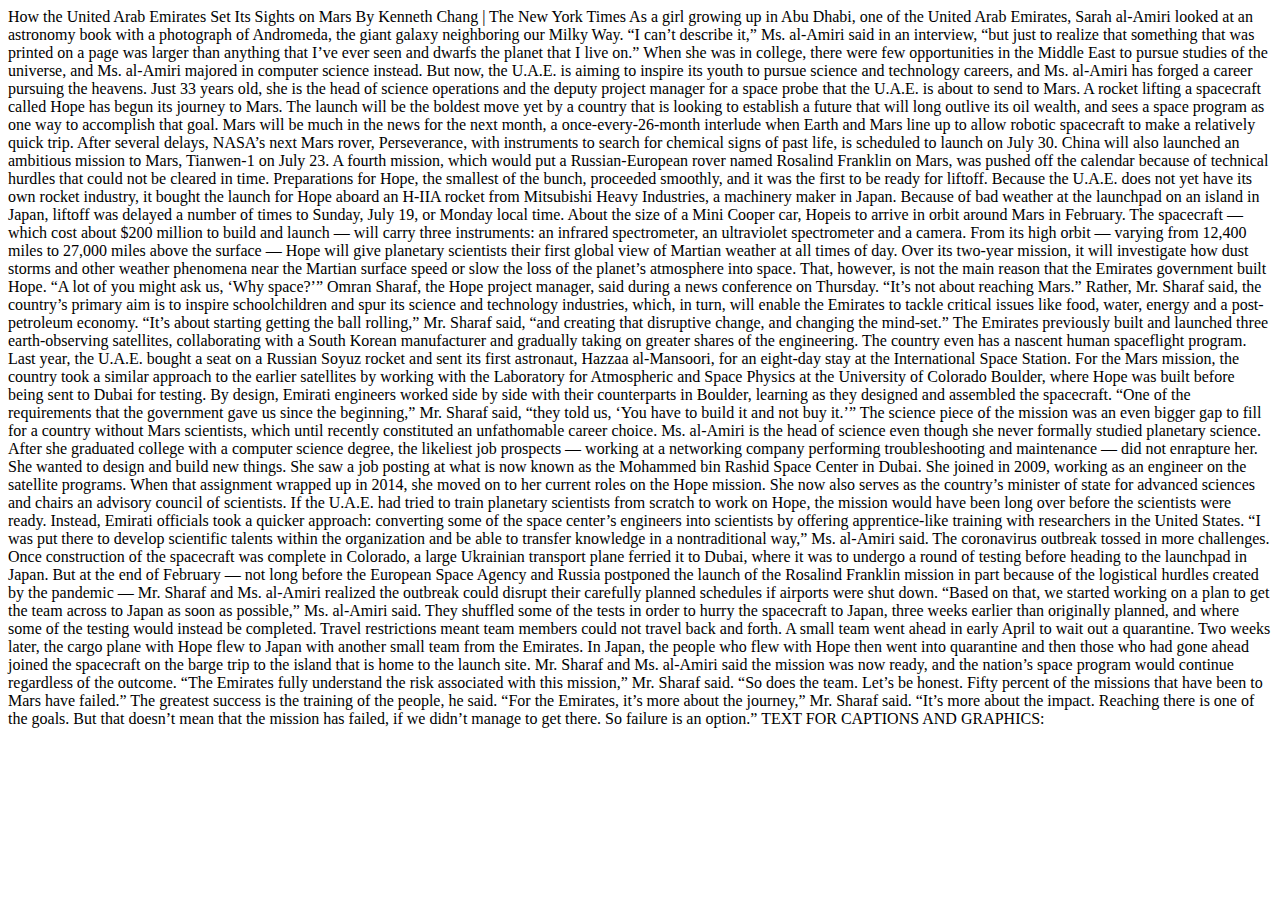
==== deckerlayout/index.html @ f4ec98fb "uploaded downlods" ====
<!DOCTYPE html>
<html lang ="en">
  <head>
    <title></title>
  </head>

  <body>
    How the United Arab Emirates Set Its Sights on Mars

    By Kenneth Chang | The New York Times

    As a girl growing up in Abu Dhabi, one of the United Arab Emirates, Sarah al-Amiri looked at an astronomy book with a photograph of Andromeda, the giant galaxy neighboring our Milky Way.

    “I can’t describe it,” Ms. al-Amiri said in an interview, “but just to realize that something that was printed on a page was larger than anything that I’ve ever seen and dwarfs the planet that I live on.”

    When she was in college, there were few opportunities in the Middle East to pursue studies of the universe, and Ms. al-Amiri majored in computer science instead. But now, the U.A.E. is aiming to inspire its youth to pursue science and technology careers, and Ms. al-Amiri has forged a career pursuing the heavens.

    Just 33 years old, she is the head of science operations and the deputy project manager for a space probe that the U.A.E. is about to send to Mars.

    A rocket lifting a spacecraft called Hope has begun its journey to Mars. The launch will be the boldest move yet by a country that is looking to establish a future that will long outlive its oil wealth, and sees a space program as one way to accomplish that goal.

    Mars will be much in the news for the next month, a once-every-26-month interlude when Earth and Mars line up to allow robotic spacecraft to make a relatively quick trip. After several delays, NASA’s next Mars rover, Perseverance, with instruments to search for chemical signs of past life, is scheduled to launch on July 30. China will also launched an ambitious mission to Mars, Tianwen-1 on July 23.

    A fourth mission, which would put a Russian-European rover named Rosalind Franklin on Mars, was pushed off the calendar because of technical hurdles that could not be cleared in time.

    Preparations for Hope, the smallest of the bunch, proceeded smoothly, and it was the first to be ready for liftoff.

    Because the U.A.E. does not yet have its own rocket industry, it bought the launch for Hope aboard an H-IIA rocket from Mitsubishi Heavy Industries, a machinery maker in Japan. Because of bad weather at the launchpad on an island in Japan, liftoff was delayed a number of times to Sunday, July 19, or Monday local time.

    About the size of a Mini Cooper car, Hopeis to arrive in orbit around Mars in February. The spacecraft — which cost about $200 million to build and launch — will carry three instruments: an infrared spectrometer, an ultraviolet spectrometer and a camera.

    From its high orbit — varying from 12,400 miles to 27,000 miles above the surface — Hope will give planetary scientists their first global view of Martian weather at all times of day. Over its two-year mission, it will investigate how dust storms and other weather phenomena near the Martian surface speed or slow the loss of the planet’s atmosphere into space.

    That, however, is not the main reason that the Emirates government built Hope.

    “A lot of you might ask us, ‘Why space?’” Omran Sharaf, the Hope project manager, said during a news conference on Thursday. “It’s not about reaching Mars.”

    Rather, Mr. Sharaf said, the country’s primary aim is to inspire schoolchildren and spur its science and technology industries, which, in turn, will enable the Emirates to tackle critical issues like food, water, energy and a post-petroleum economy.

    “It’s about starting getting the ball rolling,” Mr. Sharaf said, “and creating that disruptive change, and changing the mind-set.”

    The Emirates previously built and launched three earth-observing satellites, collaborating with a South Korean manufacturer and gradually taking on greater shares of the engineering. The country even has a nascent human spaceflight program. Last year, the U.A.E. bought a seat on a Russian Soyuz rocket and sent its first astronaut, Hazzaa al-Mansoori, for an eight-day stay at the International Space Station.

    For the Mars mission, the country took a similar approach to the earlier satellites by working with the Laboratory for Atmospheric and Space Physics at the University of Colorado Boulder, where Hope was built before being sent to Dubai for testing.

    By design, Emirati engineers worked side by side with their counterparts in Boulder, learning as they designed and assembled the spacecraft. “One of the requirements that the government gave us since the beginning,” Mr. Sharaf said, “they told us, ‘You have to build it and not buy it.’”

    The science piece of the mission was an even bigger gap to fill for a country without Mars scientists, which until recently constituted an unfathomable career choice.

    Ms. al-Amiri is the head of science even though she never formally studied planetary science.

    After she graduated college with a computer science degree, the likeliest job prospects — working at a networking company performing troubleshooting and maintenance — did not enrapture her. She wanted to design and build new things.

    She saw a job posting at what is now known as the Mohammed bin Rashid Space Center in Dubai. She joined in 2009, working as an engineer on the satellite programs. When that assignment wrapped up in 2014, she moved on to her current roles on the Hope mission.

    She now also serves as the country’s minister of state for advanced sciences and chairs an advisory council of scientists.

    If the U.A.E. had tried to train planetary scientists from scratch to work on Hope, the mission would have been long over before the scientists were ready. Instead, Emirati officials took a quicker approach: converting some of the space center’s engineers into scientists by offering apprentice-like training with researchers in the United States.

    “I was put there to develop scientific talents within the organization and be able to transfer knowledge in a nontraditional way,” Ms. al-Amiri said.

    The coronavirus outbreak tossed in more challenges.

    Once construction of the spacecraft was complete in Colorado, a large Ukrainian transport plane ferried it to Dubai, where it was to undergo a round of testing before heading to the launchpad in Japan.

    But at the end of February — not long before the European Space Agency and Russia postponed the launch of the Rosalind Franklin mission in part because of the logistical hurdles created by the pandemic — Mr. Sharaf and Ms. al-Amiri realized the outbreak could disrupt their carefully planned schedules if airports were shut down.

    “Based on that, we started working on a plan to get the team across to Japan as soon as possible,” Ms. al-Amiri said.

    They shuffled some of the tests in order to hurry the spacecraft to Japan, three weeks earlier than originally planned, and where some of the testing would instead be completed.

    Travel restrictions meant team members could not travel back and forth. A small team went ahead in early April to wait out a quarantine. Two weeks later, the cargo plane with Hope flew to Japan with another small team from the Emirates.

    In Japan, the people who flew with Hope then went into quarantine and then those who had gone ahead joined the spacecraft on the barge trip to the island that is home to the launch site.

    Mr. Sharaf and Ms. al-Amiri said the mission was now ready, and the nation’s space program would continue regardless of the outcome.

    “The Emirates fully understand the risk associated with this mission,” Mr. Sharaf said. “So does the team. Let’s be honest. Fifty percent of the missions that have been to Mars have failed.”

    The greatest success is the training of the people, he said.

    “For the Emirates, it’s more about the journey,” Mr. Sharaf said. “It’s more about the impact. Reaching there is one of the goals. But that doesn’t mean that the mission has failed, if we didn’t manage to get there. So failure is an option.”


    TEXT FOR CAPTIONS AND GRAPHICS:

  </body>

  </html>
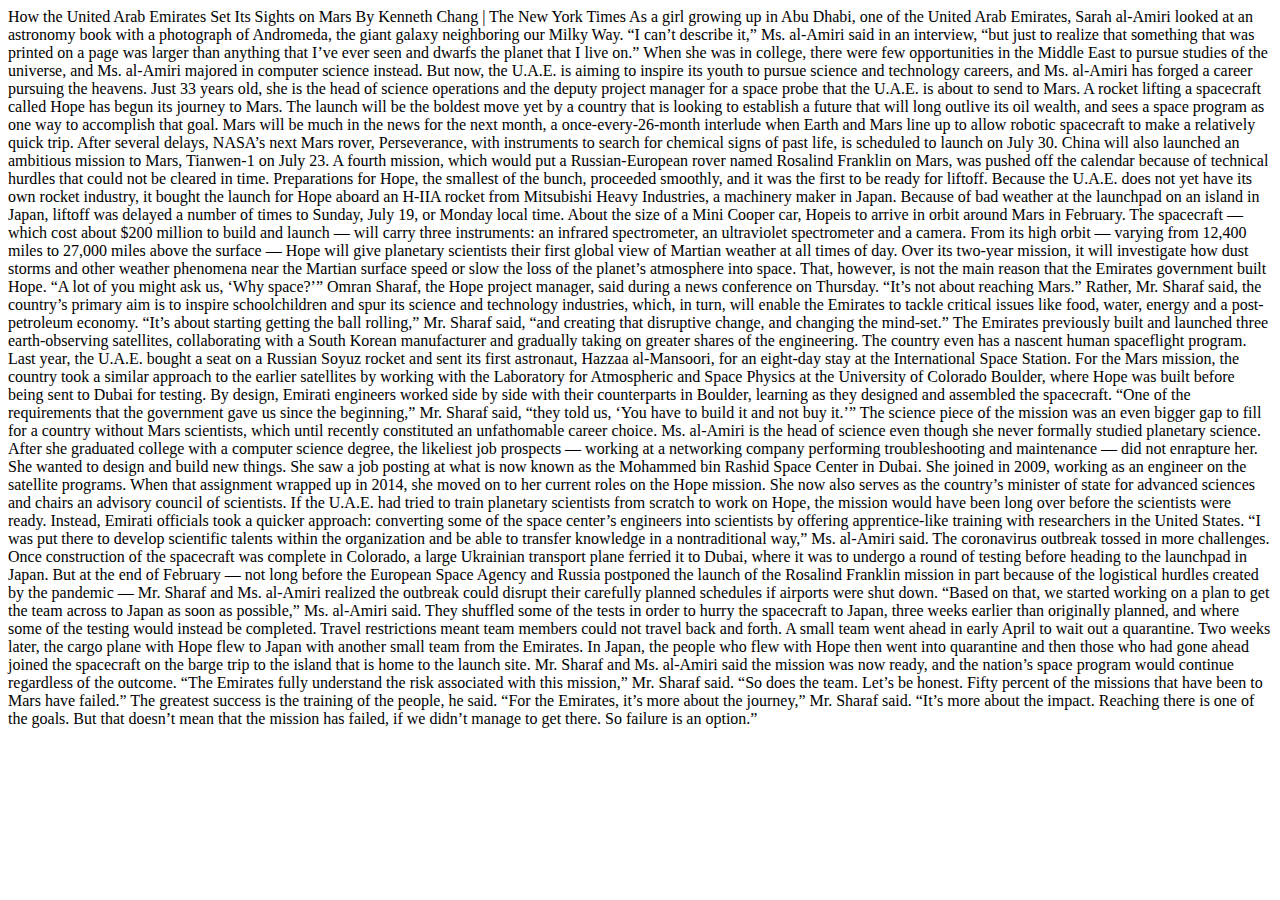
==== commit ef5ec6f4: "project update" ====
--- a/deckerlayout/index.html
+++ b/deckerlayout/index.html
@@ -2,9 +2,11 @@
 <html lang ="en">
   <head>
     <title></title>
+    <link rel="stylesheet" type="text-css" href="stylesheet.css">
   </head>
 
   <body>
+    <div id="content">
     How the United Arab Emirates Set Its Sights on Mars
 
     By Kenneth Chang | The New York Times
@@ -80,9 +82,7 @@
     The greatest success is the training of the people, he said.
 
     “For the Emirates, it’s more about the journey,” Mr. Sharaf said. “It’s more about the impact. Reaching there is one of the goals. But that doesn’t mean that the mission has failed, if we didn’t manage to get there. So failure is an option.”
-
-
-    TEXT FOR CAPTIONS AND GRAPHICS:
+    </div>
 
   </body>
 
--- a/deckerlayout/stylesheet.css
+++ b/deckerlayout/stylesheet.css
@@ -0,0 +1,4 @@
+#content {
+  margin: 0 auto;
+  width: 900px;
+}
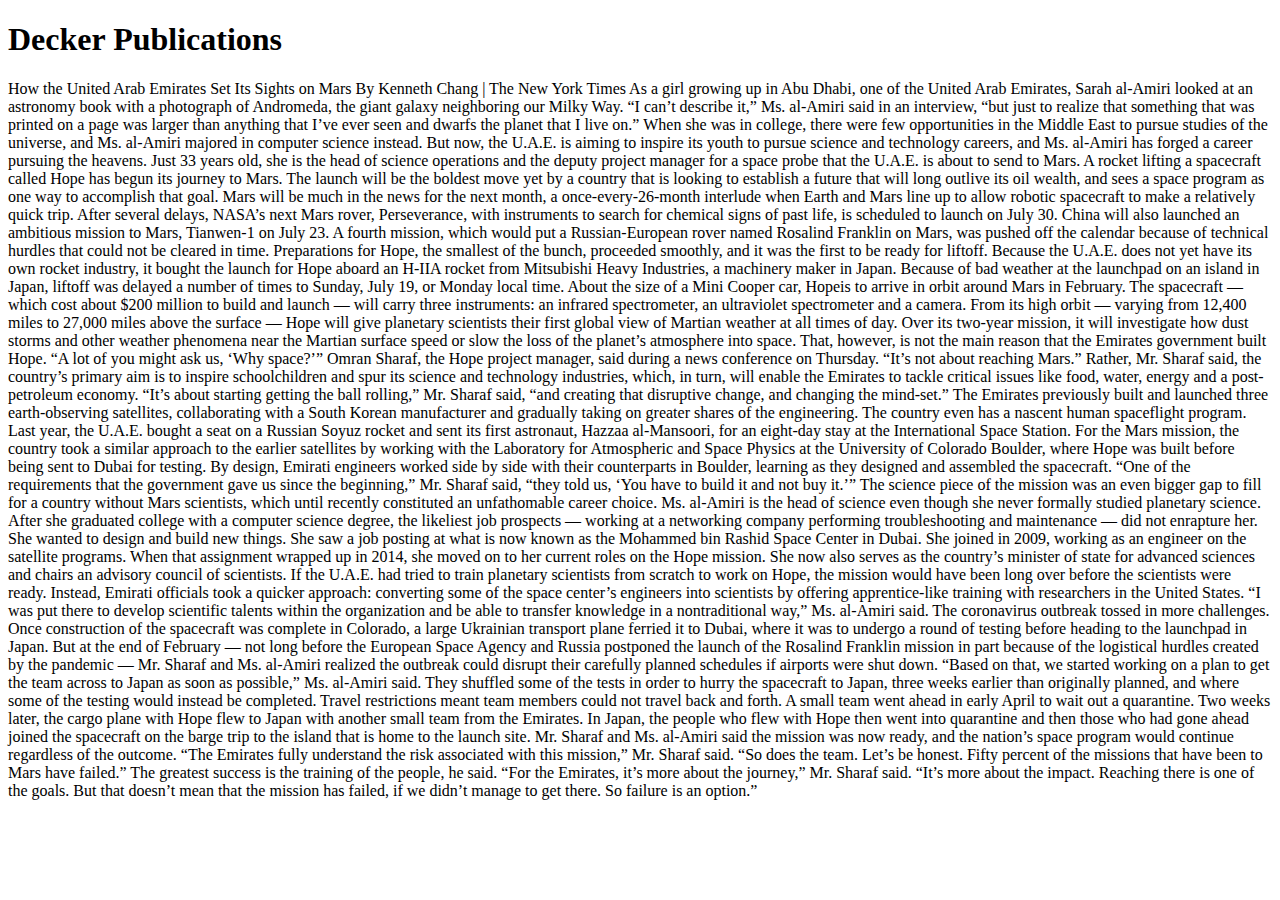
==== commit 4e89ecef: "midterm review" ====
--- a/deckerlayout/index.html
+++ b/deckerlayout/index.html
@@ -6,6 +6,7 @@
   </head>
 
   <body>
+    <h1 id="masthead">Decker Publications</h1>
     <div id="content">
     How the United Arab Emirates Set Its Sights on Mars
 
--- a/deckerlayout/stylesheet.css
+++ b/deckerlayout/stylesheet.css
@@ -2,3 +2,10 @@
   margin: 0 auto;
   width: 900px;
 }
+#masthead {
+  font-size: 3em;
+  color: #33495e;
+  text-transform: uppercase;
+  text-align: center;
+  margin: 0 auto;
+}
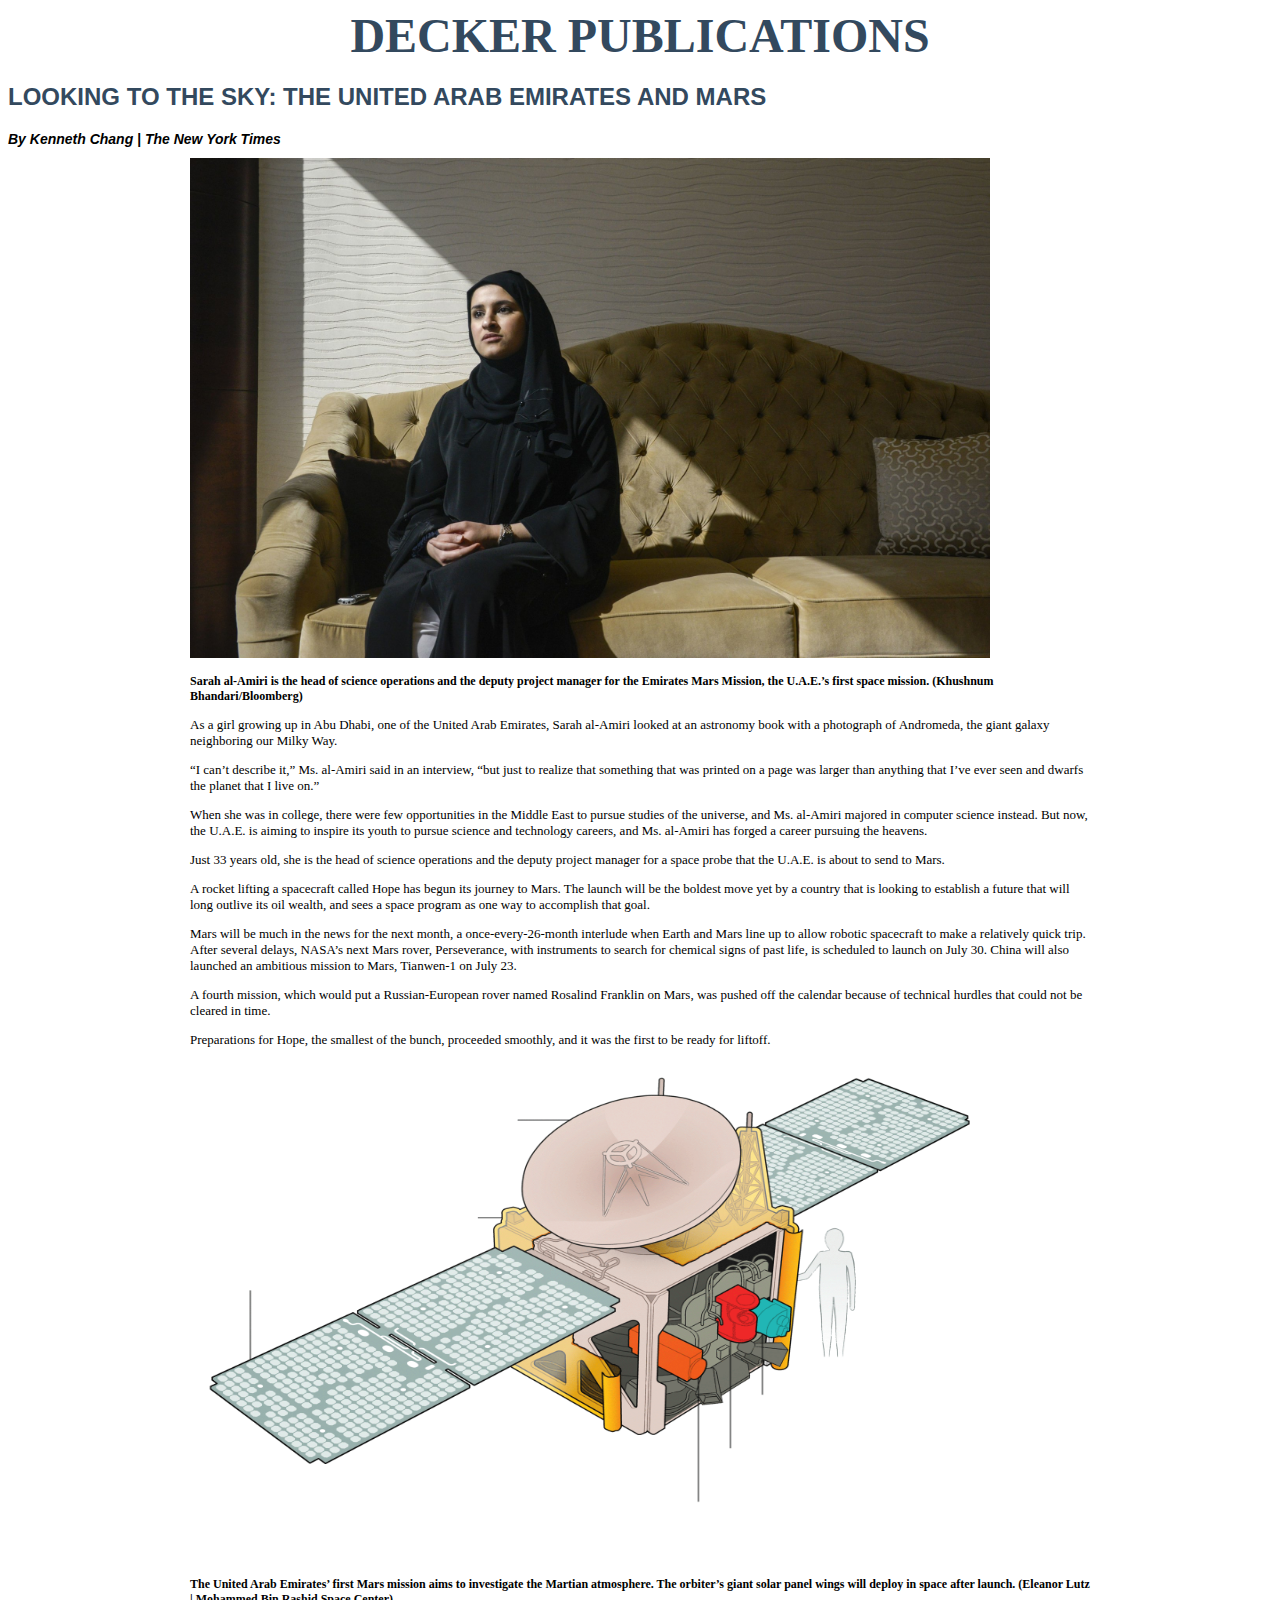
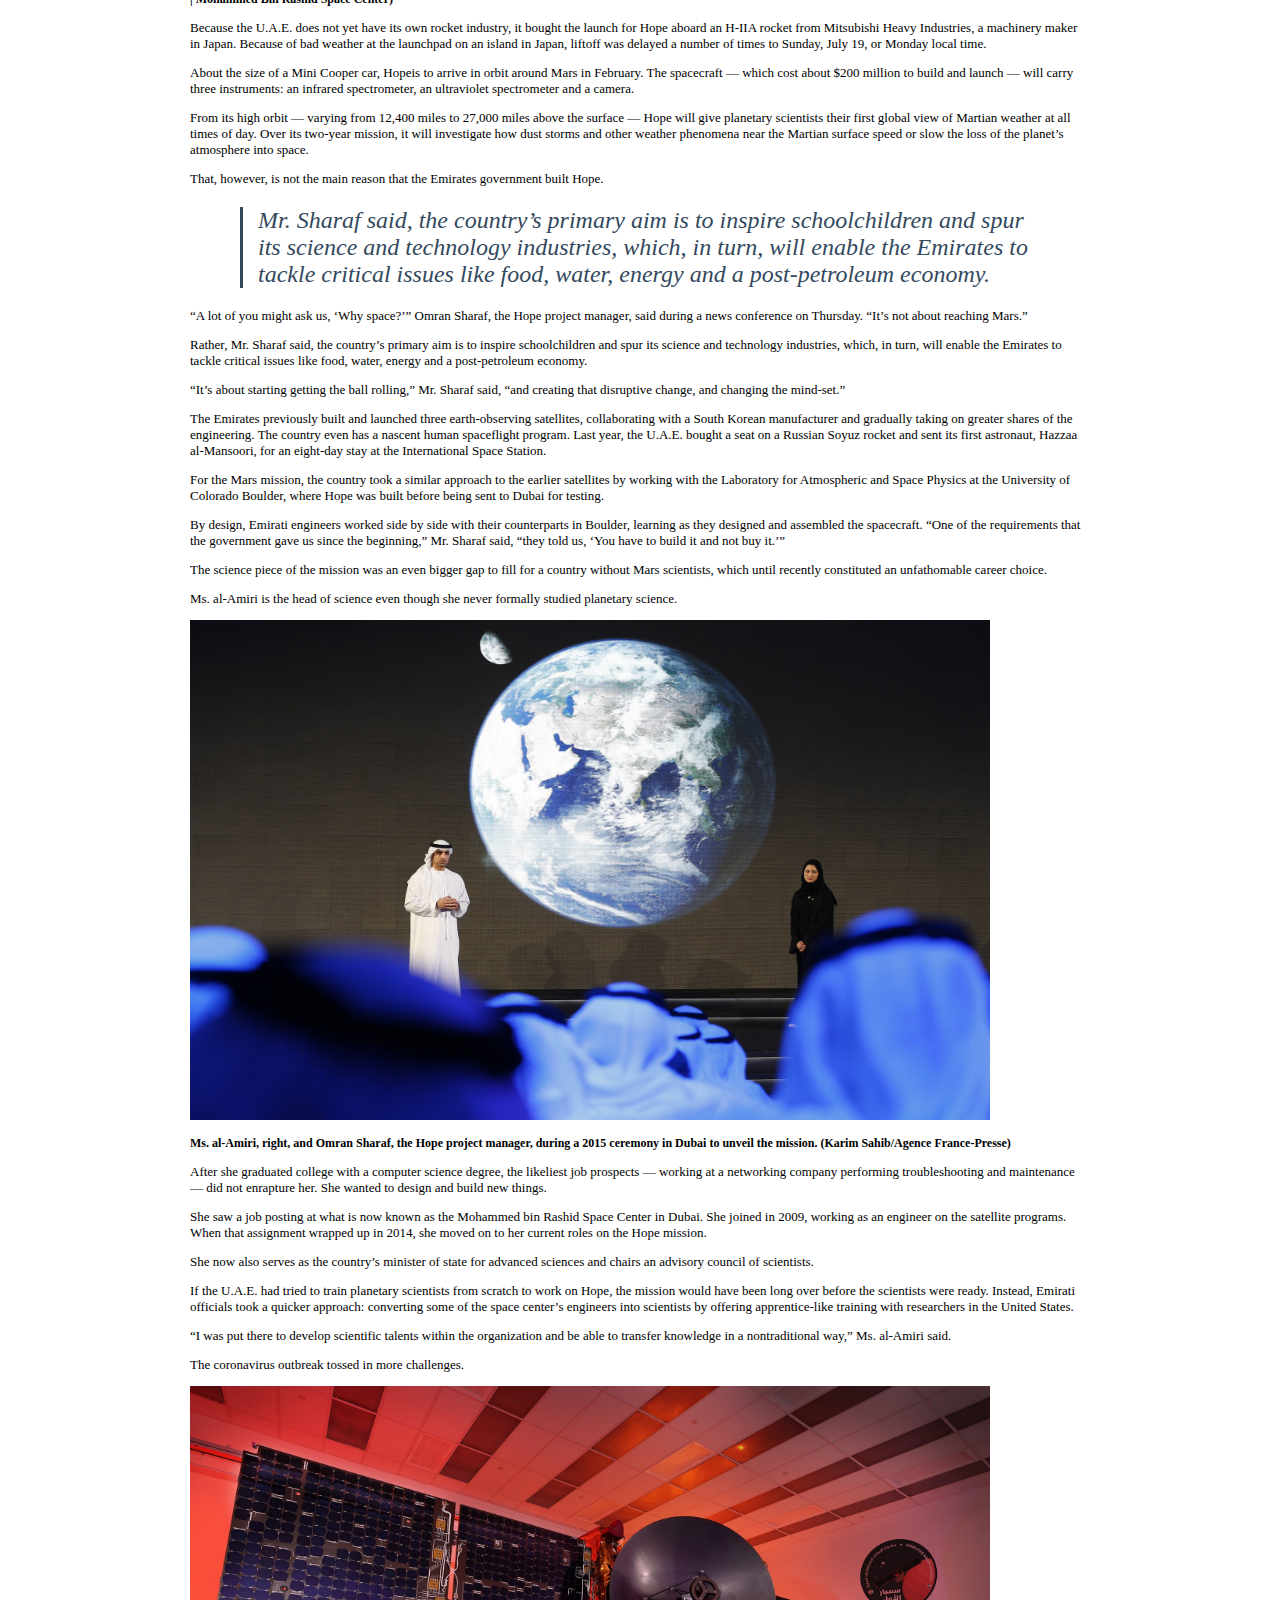
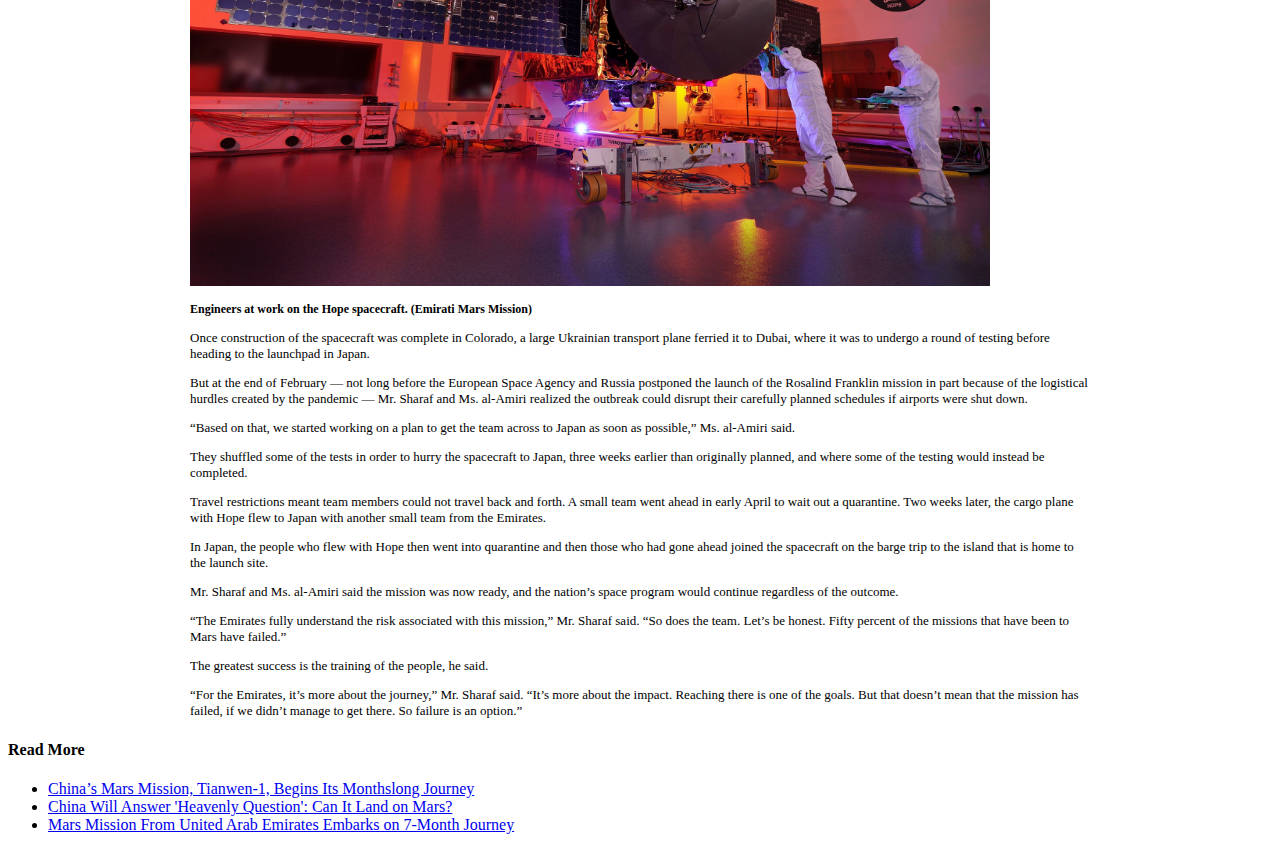
==== commit f98f5486: "finished midterm review" ====
--- a/deckerlayout/index.html
+++ b/deckerlayout/index.html
@@ -2,89 +2,114 @@
 <html lang ="en">
   <head>
     <title></title>
-    <link rel="stylesheet" type="text-css" href="stylesheet.css">
+    <link rel="stylesheet" type="text/css" href="stylesheet.css">
   </head>
 
   <body>
     <h1 id="masthead">Decker Publications</h1>
+    <h2 id="headline">Looking to the Sky: the United Arab Emirates and Mars</h2>
+    <h2 id="byline">By Kenneth Chang | The New York Times</h2>
+
     <div id="content">
-    How the United Arab Emirates Set Its Sights on Mars
-
-    By Kenneth Chang | The New York Times
-
-    As a girl growing up in Abu Dhabi, one of the United Arab Emirates, Sarah al-Amiri looked at an astronomy book with a photograph of Andromeda, the giant galaxy neighboring our Milky Way.
-
-    “I can’t describe it,” Ms. al-Amiri said in an interview, “but just to realize that something that was printed on a page was larger than anything that I’ve ever seen and dwarfs the planet that I live on.”
-
-    When she was in college, there were few opportunities in the Middle East to pursue studies of the universe, and Ms. al-Amiri majored in computer science instead. But now, the U.A.E. is aiming to inspire its youth to pursue science and technology careers, and Ms. al-Amiri has forged a career pursuing the heavens.
-
-    Just 33 years old, she is the head of science operations and the deputy project manager for a space probe that the U.A.E. is about to send to Mars.
-
-    A rocket lifting a spacecraft called Hope has begun its journey to Mars. The launch will be the boldest move yet by a country that is looking to establish a future that will long outlive its oil wealth, and sees a space program as one way to accomplish that goal.
-
-    Mars will be much in the news for the next month, a once-every-26-month interlude when Earth and Mars line up to allow robotic spacecraft to make a relatively quick trip. After several delays, NASA’s next Mars rover, Perseverance, with instruments to search for chemical signs of past life, is scheduled to launch on July 30. China will also launched an ambitious mission to Mars, Tianwen-1 on July 23.
-
-    A fourth mission, which would put a Russian-European rover named Rosalind Franklin on Mars, was pushed off the calendar because of technical hurdles that could not be cleared in time.
-
-    Preparations for Hope, the smallest of the bunch, proceeded smoothly, and it was the first to be ready for liftoff.
-
-    Because the U.A.E. does not yet have its own rocket industry, it bought the launch for Hope aboard an H-IIA rocket from Mitsubishi Heavy Industries, a machinery maker in Japan. Because of bad weather at the launchpad on an island in Japan, liftoff was delayed a number of times to Sunday, July 19, or Monday local time.
-
-    About the size of a Mini Cooper car, Hopeis to arrive in orbit around Mars in February. The spacecraft — which cost about $200 million to build and launch — will carry three instruments: an infrared spectrometer, an ultraviolet spectrometer and a camera.
-
-    From its high orbit — varying from 12,400 miles to 27,000 miles above the surface — Hope will give planetary scientists their first global view of Martian weather at all times of day. Over its two-year mission, it will investigate how dust storms and other weather phenomena near the Martian surface speed or slow the loss of the planet’s atmosphere into space.
-
-    That, however, is not the main reason that the Emirates government built Hope.
-
-    “A lot of you might ask us, ‘Why space?’” Omran Sharaf, the Hope project manager, said during a news conference on Thursday. “It’s not about reaching Mars.”
-
-    Rather, Mr. Sharaf said, the country’s primary aim is to inspire schoolchildren and spur its science and technology industries, which, in turn, will enable the Emirates to tackle critical issues like food, water, energy and a post-petroleum economy.
-
-    “It’s about starting getting the ball rolling,” Mr. Sharaf said, “and creating that disruptive change, and changing the mind-set.”
-
-    The Emirates previously built and launched three earth-observing satellites, collaborating with a South Korean manufacturer and gradually taking on greater shares of the engineering. The country even has a nascent human spaceflight program. Last year, the U.A.E. bought a seat on a Russian Soyuz rocket and sent its first astronaut, Hazzaa al-Mansoori, for an eight-day stay at the International Space Station.
-
-    For the Mars mission, the country took a similar approach to the earlier satellites by working with the Laboratory for Atmospheric and Space Physics at the University of Colorado Boulder, where Hope was built before being sent to Dubai for testing.
-
-    By design, Emirati engineers worked side by side with their counterparts in Boulder, learning as they designed and assembled the spacecraft. “One of the requirements that the government gave us since the beginning,” Mr. Sharaf said, “they told us, ‘You have to build it and not buy it.’”
-
-    The science piece of the mission was an even bigger gap to fill for a country without Mars scientists, which until recently constituted an unfathomable career choice.
-
-    Ms. al-Amiri is the head of science even though she never formally studied planetary science.
-
-    After she graduated college with a computer science degree, the likeliest job prospects — working at a networking company performing troubleshooting and maintenance — did not enrapture her. She wanted to design and build new things.
-
-    She saw a job posting at what is now known as the Mohammed bin Rashid Space Center in Dubai. She joined in 2009, working as an engineer on the satellite programs. When that assignment wrapped up in 2014, she moved on to her current roles on the Hope mission.
-
-    She now also serves as the country’s minister of state for advanced sciences and chairs an advisory council of scientists.
-
-    If the U.A.E. had tried to train planetary scientists from scratch to work on Hope, the mission would have been long over before the scientists were ready. Instead, Emirati officials took a quicker approach: converting some of the space center’s engineers into scientists by offering apprentice-like training with researchers in the United States.
-
-    “I was put there to develop scientific talents within the organization and be able to transfer knowledge in a nontraditional way,” Ms. al-Amiri said.
-
-    The coronavirus outbreak tossed in more challenges.
-
-    Once construction of the spacecraft was complete in Colorado, a large Ukrainian transport plane ferried it to Dubai, where it was to undergo a round of testing before heading to the launchpad in Japan.
-
-    But at the end of February — not long before the European Space Agency and Russia postponed the launch of the Rosalind Franklin mission in part because of the logistical hurdles created by the pandemic — Mr. Sharaf and Ms. al-Amiri realized the outbreak could disrupt their carefully planned schedules if airports were shut down.
-
-    “Based on that, we started working on a plan to get the team across to Japan as soon as possible,” Ms. al-Amiri said.
-
-    They shuffled some of the tests in order to hurry the spacecraft to Japan, three weeks earlier than originally planned, and where some of the testing would instead be completed.
-
-    Travel restrictions meant team members could not travel back and forth. A small team went ahead in early April to wait out a quarantine. Two weeks later, the cargo plane with Hope flew to Japan with another small team from the Emirates.
-
-    In Japan, the people who flew with Hope then went into quarantine and then those who had gone ahead joined the spacecraft on the barge trip to the island that is home to the launch site.
-
-    Mr. Sharaf and Ms. al-Amiri said the mission was now ready, and the nation’s space program would continue regardless of the outcome.
-
-    “The Emirates fully understand the risk associated with this mission,” Mr. Sharaf said. “So does the team. Let’s be honest. Fifty percent of the missions that have been to Mars have failed.”
-
-    The greatest success is the training of the people, he said.
-
-    “For the Emirates, it’s more about the journey,” Mr. Sharaf said. “It’s more about the impact. Reaching there is one of the goals. But that doesn’t mean that the mission has failed, if we didn’t manage to get there. So failure is an option.”
+      <div>
+      <img src="uae-mars-1.jpg" alt="Sarah al-Amiri" width="800" height="500">
+      <h3>Sarah al-Amiri is the head of science operations and the deputy project manager for the Emirates Mars Mission, the U.A.E.’s first space mission. (Khushnum Bhandari/Bloomberg)</h3>
     </div>
 
+    <p>As a girl growing up in Abu Dhabi, one of the United Arab Emirates, Sarah al-Amiri looked at an astronomy book with a photograph of Andromeda, the giant galaxy neighboring our Milky Way.</p>
+
+    <p>“I can’t describe it,” Ms. al-Amiri said in an interview, “but just to realize that something that was printed on a page was larger than anything that I’ve ever seen and dwarfs the planet that I live on.”</p>
+
+    <p>When she was in college, there were few opportunities in the Middle East to pursue studies of the universe, and Ms. al-Amiri majored in computer science instead. But now, the U.A.E. is aiming to inspire its youth to pursue science and technology careers, and Ms. al-Amiri has forged a career pursuing the heavens.</p>
+
+    <p>Just 33 years old, she is the head of science operations and the deputy project manager for a space probe that the U.A.E. is about to send to Mars.</p>
+
+    <p>A rocket lifting a spacecraft called Hope has begun its journey to Mars. The launch will be the boldest move yet by a country that is looking to establish a future that will long outlive its oil wealth, and sees a space program as one way to accomplish that goal.</p>
+
+    <p>Mars will be much in the news for the next month, a once-every-26-month interlude when Earth and Mars line up to allow robotic spacecraft to make a relatively quick trip. After several delays, NASA’s next Mars rover, Perseverance, with instruments to search for chemical signs of past life, is scheduled to launch on July 30. China will also launched an ambitious mission to Mars, Tianwen-1 on July 23.</p>
+
+    <p>A fourth mission, which would put a Russian-European rover named Rosalind Franklin on Mars, was pushed off the calendar because of technical hurdles that could not be cleared in time.</p>
+
+    <p>Preparations for Hope, the smallest of the bunch, proceeded smoothly, and it was the first to be ready for liftoff.</p>
+
+  <div>
+    <img src="hope-spacecraft-graphic.gif" alt="hope spacecraft" width="800" height="500">
+    <h3>The United Arab Emirates’ first Mars mission aims to investigate the Martian atmosphere. The orbiter’s giant solar panel wings will deploy in space after launch. (Eleanor Lutz | Mohammed Bin Rashid Space Center)</h3>
+  </div>
+
+    <p>Because the U.A.E. does not yet have its own rocket industry, it bought the launch for Hope aboard an H-IIA rocket from Mitsubishi Heavy Industries, a machinery maker in Japan. Because of bad weather at the launchpad on an island in Japan, liftoff was delayed a number of times to Sunday, July 19, or Monday local time.</p>
+
+    <p>About the size of a Mini Cooper car, Hopeis to arrive in orbit around Mars in February. The spacecraft — which cost about $200 million to build and launch — will carry three instruments: an infrared spectrometer, an ultraviolet spectrometer and a camera.</p>
+
+    <p>From its high orbit — varying from 12,400 miles to 27,000 miles above the surface — Hope will give planetary scientists their first global view of Martian weather at all times of day. Over its two-year mission, it will investigate how dust storms and other weather phenomena near the Martian surface speed or slow the loss of the planet’s atmosphere into space.</p>
+
+    <p>That, however, is not the main reason that the Emirates government built Hope.</p>
+
+    <div>
+      <blockquote>Mr. Sharaf said, the country’s primary aim is to inspire schoolchildren and spur its science and technology industries, which, in turn, will enable the Emirates to tackle critical issues like food, water, energy and a post-petroleum economy.</blockquote>
+    </div>
+
+    <p>“A lot of you might ask us, ‘Why space?’” Omran Sharaf, the Hope project manager, said during a news conference on Thursday. “It’s not about reaching Mars.”</p>
+
+    <p>Rather, Mr. Sharaf said, the country’s primary aim is to inspire schoolchildren and spur its science and technology industries, which, in turn, will enable the Emirates to tackle critical issues like food, water, energy and a post-petroleum economy.</p>
+
+    <p>“It’s about starting getting the ball rolling,” Mr. Sharaf said, “and creating that disruptive change, and changing the mind-set.”</p>
+
+    <p>The Emirates previously built and launched three earth-observing satellites, collaborating with a South Korean manufacturer and gradually taking on greater shares of the engineering. The country even has a nascent human spaceflight program. Last year, the U.A.E. bought a seat on a Russian Soyuz rocket and sent its first astronaut, Hazzaa al-Mansoori, for an eight-day stay at the International Space Station.</p>
+
+    <p>For the Mars mission, the country took a similar approach to the earlier satellites by working with the Laboratory for Atmospheric and Space Physics at the University of Colorado Boulder, where Hope was built before being sent to Dubai for testing.</p>
+
+    <p>By design, Emirati engineers worked side by side with their counterparts in Boulder, learning as they designed and assembled the spacecraft. “One of the requirements that the government gave us since the beginning,” Mr. Sharaf said, “they told us, ‘You have to build it and not buy it.’”</p>
+
+    <p>The science piece of the mission was an even bigger gap to fill for a country without Mars scientists, which until recently constituted an unfathomable career choice.</p>
+
+    <p>Ms. al-Amiri is the head of science even though she never formally studied planetary science.</p>
+<div>
+    <img src="uae-mars2.jpg" alt="big moon" width="800" height="500">
+    <h3>Ms. al-Amiri, right, and Omran Sharaf, the Hope project manager, during a 2015 ceremony in Dubai to unveil the mission. (Karim Sahib/Agence France-Presse)</h3>
+</div>
+    <p>After she graduated college with a computer science degree, the likeliest job prospects — working at a networking company performing troubleshooting and maintenance — did not enrapture her. She wanted to design and build new things.</p>
+
+    <p>She saw a job posting at what is now known as the Mohammed bin Rashid Space Center in Dubai. She joined in 2009, working as an engineer on the satellite programs. When that assignment wrapped up in 2014, she moved on to her current roles on the Hope mission.</p>
+
+    <p>She now also serves as the country’s minister of state for advanced sciences and chairs an advisory council of scientists.</p>
+
+    <p>If the U.A.E. had tried to train planetary scientists from scratch to work on Hope, the mission would have been long over before the scientists were ready. Instead, Emirati officials took a quicker approach: converting some of the space center’s engineers into scientists by offering apprentice-like training with researchers in the United States.</p>
+
+    <p>“I was put there to develop scientific talents within the organization and be able to transfer knowledge in a nontraditional way,” Ms. al-Amiri said.</p>
+
+    <p>The coronavirus outbreak tossed in more challenges.</p>
+<div>
+    <img src="uae-mars3.jpg" alt="engineers" width="800" height="500">
+    <h3>Engineers at work on the Hope spacecraft. (Emirati Mars Mission)</h3>
+</div>
+    <p>Once construction of the spacecraft was complete in Colorado, a large Ukrainian transport plane ferried it to Dubai, where it was to undergo a round of testing before heading to the launchpad in Japan.</p>
+
+    <p>But at the end of February — not long before the European Space Agency and Russia postponed the launch of the Rosalind Franklin mission in part because of the logistical hurdles created by the pandemic — Mr. Sharaf and Ms. al-Amiri realized the outbreak could disrupt their carefully planned schedules if airports were shut down.</p>
+
+    <p>“Based on that, we started working on a plan to get the team across to Japan as soon as possible,” Ms. al-Amiri said.</p>
+
+    <p>They shuffled some of the tests in order to hurry the spacecraft to Japan, three weeks earlier than originally planned, and where some of the testing would instead be completed.</p>
+
+    <p>Travel restrictions meant team members could not travel back and forth. A small team went ahead in early April to wait out a quarantine. Two weeks later, the cargo plane with Hope flew to Japan with another small team from the Emirates.</p>
+
+    <p>In Japan, the people who flew with Hope then went into quarantine and then those who had gone ahead joined the spacecraft on the barge trip to the island that is home to the launch site.</p>
+
+    <p>Mr. Sharaf and Ms. al-Amiri said the mission was now ready, and the nation’s space program would continue regardless of the outcome.</p>
+
+    <p>“The Emirates fully understand the risk associated with this mission,” Mr. Sharaf said. “So does the team. Let’s be honest. Fifty percent of the missions that have been to Mars have failed.”</p>
+
+    <p>The greatest success is the training of the people, he said.</p>
+
+    <p>“For the Emirates, it’s more about the journey,” Mr. Sharaf said. “It’s more about the impact. Reaching there is one of the goals. But that doesn’t mean that the mission has failed, if we didn’t manage to get there. So failure is an option.”</p>
+
+    </div>
+<h4>Read More</h4>
+<ul>
+  <li><a href="https://www.nytimes.com/2020/07/22/science/mars-china-launch.html?action=click&block=associated_collection_recirc&impression_id=8fa169b0-cd41-11ea-9e45-6dfedec6de97&index=0&pgtype=Article&region=footer">China’s Mars Mission, Tianwen-1, Begins Its Monthslong Journey</a></li>
+  <li><a href="https://www.nytimes.com/2020/07/22/science/china-mars-mission.html?action=click&block=associated_collection_recirc&impression_id=8fa169b1-cd41-11ea-9e45-6dfedec6de97&index=1&pgtype=Article&region=footer">China Will Answer 'Heavenly Question': Can It Land on Mars?</a></li>
+  <li><a href="https://www.nytimes.com/2020/07/19/science/emirates-mars-mission.html?action=click&block=associated_collection_recirc&impression_id=8fa169b2-cd41-11ea-9e45-6dfedec6de97&index=2&pgtype=Article&region=footer">Mars Mission From United Arab Emirates Embarks on 7-Month Journey</a></li>
+<ul>
   </body>
 
   </html>
--- a/deckerlayout/stylesheet.css
+++ b/deckerlayout/stylesheet.css
@@ -8,4 +8,32 @@
   text-transform: uppercase;
   text-align: center;
   margin: 0 auto;
+  font-family: "Impact";
 }
+#headline {
+  font-family: Helvetica, sans-serif;
+  color: #33495e;
+  text-transform: uppercase;
+}
+#byline {
+font-family: Helvetica, sans-serif;
+font-size: 14px;
+font-style: italic;
+}
+p {
+  font-family: Georgia, serif;
+  font-size: 13px;
+}
+h3 {
+  font-size: 12px;
+}
+blockquote {
+  font: 24px Georgia, serif;
+  color: #33495e;
+  font-style: italic;
+  margin-top: 20px;
+  margin-bottom: 20px;
+  margin-left: 50px;
+  padding-left: 15px;
+  border-left: 3px solid #33495e;
+}
